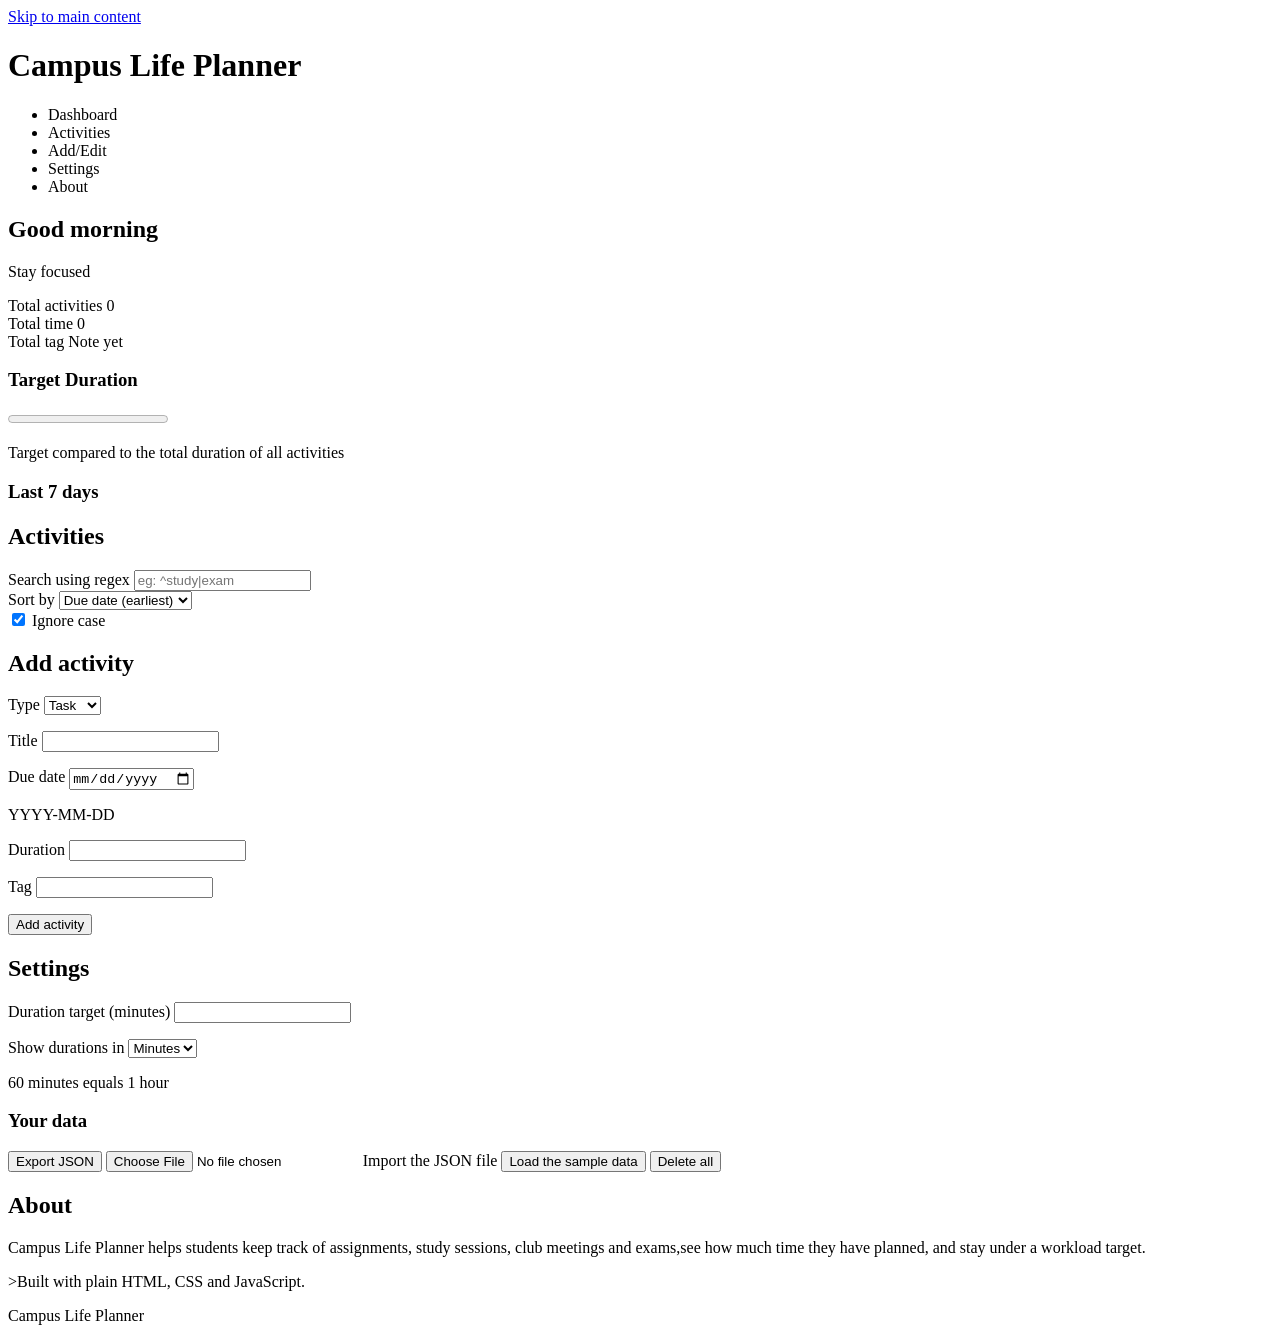
==== index.html @ 3d4785c1 "feat: add semantic HTML structure and navigation" ====
<!DOCTYPE html>
<html lang="en">    
    <head>
        <meta charset="utf-8">
        <meta name="viewport" content="width=device-width, initital-scale=1">

        <title> Campus Life Planer </title>
        <meta name="description" content="Plan tasks and events.">
    </head>

    <body>
        <a class="skip-link" href="#main">Skip to main content</a>
        
<!-- header -->
        <header class="site-header">
            <div class="container header-row">
                <div class="brand">
                    <h1>Campus Life Planner</h1>
                </div>
                <nav aria-label="Main">
                    <ul class="nav-list">
                        <li><a href="#dashboard" aria-current="page"></a>Dashboard</li>
                        <li><a href="#activities"></a>Activities</li>
                        <li> <a href="#add-edit"></a>Add/Edit</li>
                        <li><a href="#settings"></a>Settings</li>
                        <li><a href="#about"></a>About</li>
                    </ul>
                </nav>
            </div>
        </header>

<!-- main -->

        <main id="main" tabindex="-1" class="container">
            <p id="save-status" class="status-line" aria-live="polite"></p>

<!-- dashboard -->

            <section id="dashboard" aria-labelledby="dash-h">
                <h2 id="dash-h">Good morning</h2>
                <p class="dashboard-subtitle">Stay focused</p>

                <div class="stats">
                    <div class="stat">
                        <span class="stat-label">Total activities</span>
                        <span class="stat-value" id="stat-total">0</span>
                    </div>
                    <div class="stat">
                        <span class="stat-label">Total time</span>
                        <span class="stat-value" id="stat-total">0</span>
                    </div>
                    <div class="stat">
                        <span class="stat-label">Total tag</span>
                        <span class="stat-value" id="stat-total">Note yet</span>
                    </div>
                </div>

                <div class="panel target-panet">
                    <h3>Target Duration</h3>
                    <progress id="target-progress" value="0" max="1" aria-label="Planned time compared to the target"></progress>
                    <p id="target-status" aria-live="polite"></p>
                    <p id="target-alert" class="alert" role="alert"></p>
                    <p class="hint">Target compared to the total duration of all activities</p>
                </div>

                <div class="panel target">
                    <h3>Last 7 days </h3>
                    <ol id="trend" class="trend" aria-label="Planned time for each of the last 7 days"></ol>
                </div>
            </section>
            
            <div class="split">

<!-- activities -->

                <section id="activities" aria-labelledby="act-h">
                    <h2 id="act-h">Activities</h2>

                    <div class="toolbar">
                        <div class="field grow">
                            <label for="search">Search using regex</label>
                            <input type="text" id="search" autocomplete="off" spellcheck="false"
                                   placeholder="eg: ^study|exam" aria-describedby="regex error result-count">
                        </div>
                    </div>

                    <div class="field">
                        <label for="sort">Sort by</label>
                        <select id="sort">
                            <option value="due-asc">Due date (earliest)</option>
                            <option value="due-desc">Due date (latest)</option>
                            <option value="title-asc">Title (A to Z)</option>
                            <option value="title-desc">Title (Z to A)</option>
                            <option value="dur-asc">Duration (shortest)</option>
                            <option value="dur-desc">Duration (longest)</option>
                        </select>
                    </div>

                    <label class="check">
                        <input id="case-insensitive" type="checkbox" checked> Ignore case </label>
                    <p id="regex-error" class="error" role="alert"></p>
                    <p id="result-count" class="hint" role="status" aria-live="polite"></p>
                    <div id="empty-state" class="empty" hidden>
                        <p><strong>no activities yet.</strong> Add your first task or event</p>
                        <button type="button" id="load-sample-inline" class="btn"> Load smaple data</button>
                    </div>
                    <p id="no-matches" class="empty" hidden>No activities match</p>
                    <ul id="list" class="cards"></ul>
                </section>

<!-- Add and edit -->
                
                <section id="add" class="panel" aria-labelledby="form-heading">
                    <h2 id="form-heading"> Add activity </h2>
                        <form id="form-heading">
                            <div class="field">
                                <label for="f-type">Type</label>
                                <select id="f-type" aria-describedby="err-type" aria-invalid="false">
                                    <option value="task">Task</option>
                                    <option value="event">Event</option>
                                </select>
                                <p class="error" id="err-type"></p>
                            </div>

                            <div class="field">
                                <label for="f-title">Title</label>
                                <input id="f-title" type="text" autocomplete="off" aria-describedby="err-title" aria-invalid="false">
                                <p class="error" id="err-title"></p>
                            </div>

                            <div class="field">
                                <label for="f-date">Due date</label>
                                <input id="f-date" type="date" aria-describedby="err-date" aria-invalid="false">
                                <p class="hint" id="hint-date">YYYY-MM-DD</p>
                                <p class="error" id="err-date"></p>
                            </div>

                            <div class="field">
                                <label for="f-duration">Duration</label>
                                <input id="f-duration" type="text" inputmode="decimal" autocomplete="off" aria-describedby="err-duration" aria-invalid="false">
                                <p class="error" id="err-duration"></p>
                            </div>

                            <div class="field">
                                <label for="f-tag">Tag</label>
                                <input type="text" id="f-tag" list="tag-options" autocomplete="off" aria-describedby="err-tag" aria-invalid="false">
                                 
                                <datalist id="tag-options">
                                    <option value="Study"></option>
                                    <option value="Assignment"></option>
                                    <option value="Exam"></option>
                                    <option value="Club"></option>
                                    <option value="Personal"></option>
                                </datalist>
                                <p class="error" id="err-tag"></p>
                            </div>

                            <div class="form-actions">
                                <button type="submit" id="save-btn" class="btn btn-primary">Add activity</button>
                                <button type="button" id="cancel-edit" class="btn" hidden>Cancel</button>
                            </div>
                        </form>
                </section>
            </div>

<!-- settings -->
             
            <section id="settings" aria-labelledby="set-h">
                <h2 id="set-h">Settings</h2>

                <div class="panel settings-grid">
                    <div class="field">
                        <label for="target">Duration target (<span id="target-label-unit">minutes</span>)</label>
                        <input id="target" type="number" min="0" stepy="any" aria-describedby="target-error">
                        <p class="error" id="target-error"></p>
                    </div>
                    <div class="field">
                        <label for="unit">Show durations in</label>
                        <select id="unit">
                            <option value="min">Minutes</option>
                            <option value="hr">Hours</option>
                        </select>
                        <p class="hint">60 minutes equals 1 hour</p>
                    </div>
                </div>

                <div class="panel data-panel">
                    <h3>Your data</h3>

                    <div class="button-row">
                        <button type="button" id="export-btn" class="btn">Export JSON</button>
                        <input type="file" id="import-file" class="visually-hidden-file" accept="applications/json,.json">
                        <label for="import-file" class="btn file-btn">Import the JSON file</label>
                        <button type="button" id="load-sample" class="btn">Load the sample data</button>
                        <button type="button" id="clear-all" class="btn btn-danger">Delete all</button>
                    </div>
                    <p id="import-error" class="error" role="alert"></p>
                    <p id="import-ok" class="ok" role="status"></p>
                </div>
            </section>

<!-- about -->

            <section id="about" aria-labelledby="about-h">
                <h2 id="about-h">About</h2>
                <div class="panel">
                    <p>Campus Life Planner helps students keep track of assignments, study sessions, club meetings
                and exams,see how much time they have planned, and stay under a workload target.
                    </p>
                    <p>>Built with plain HTML, CSS and JavaScript.</p>
                </div>
            </section>
        </main>

<!-- footer -->
    
        <footer class="site-footer">
            <div class="containter"><p>Campus Life Planner</p></div>
        </footer>
    </body>

</html>
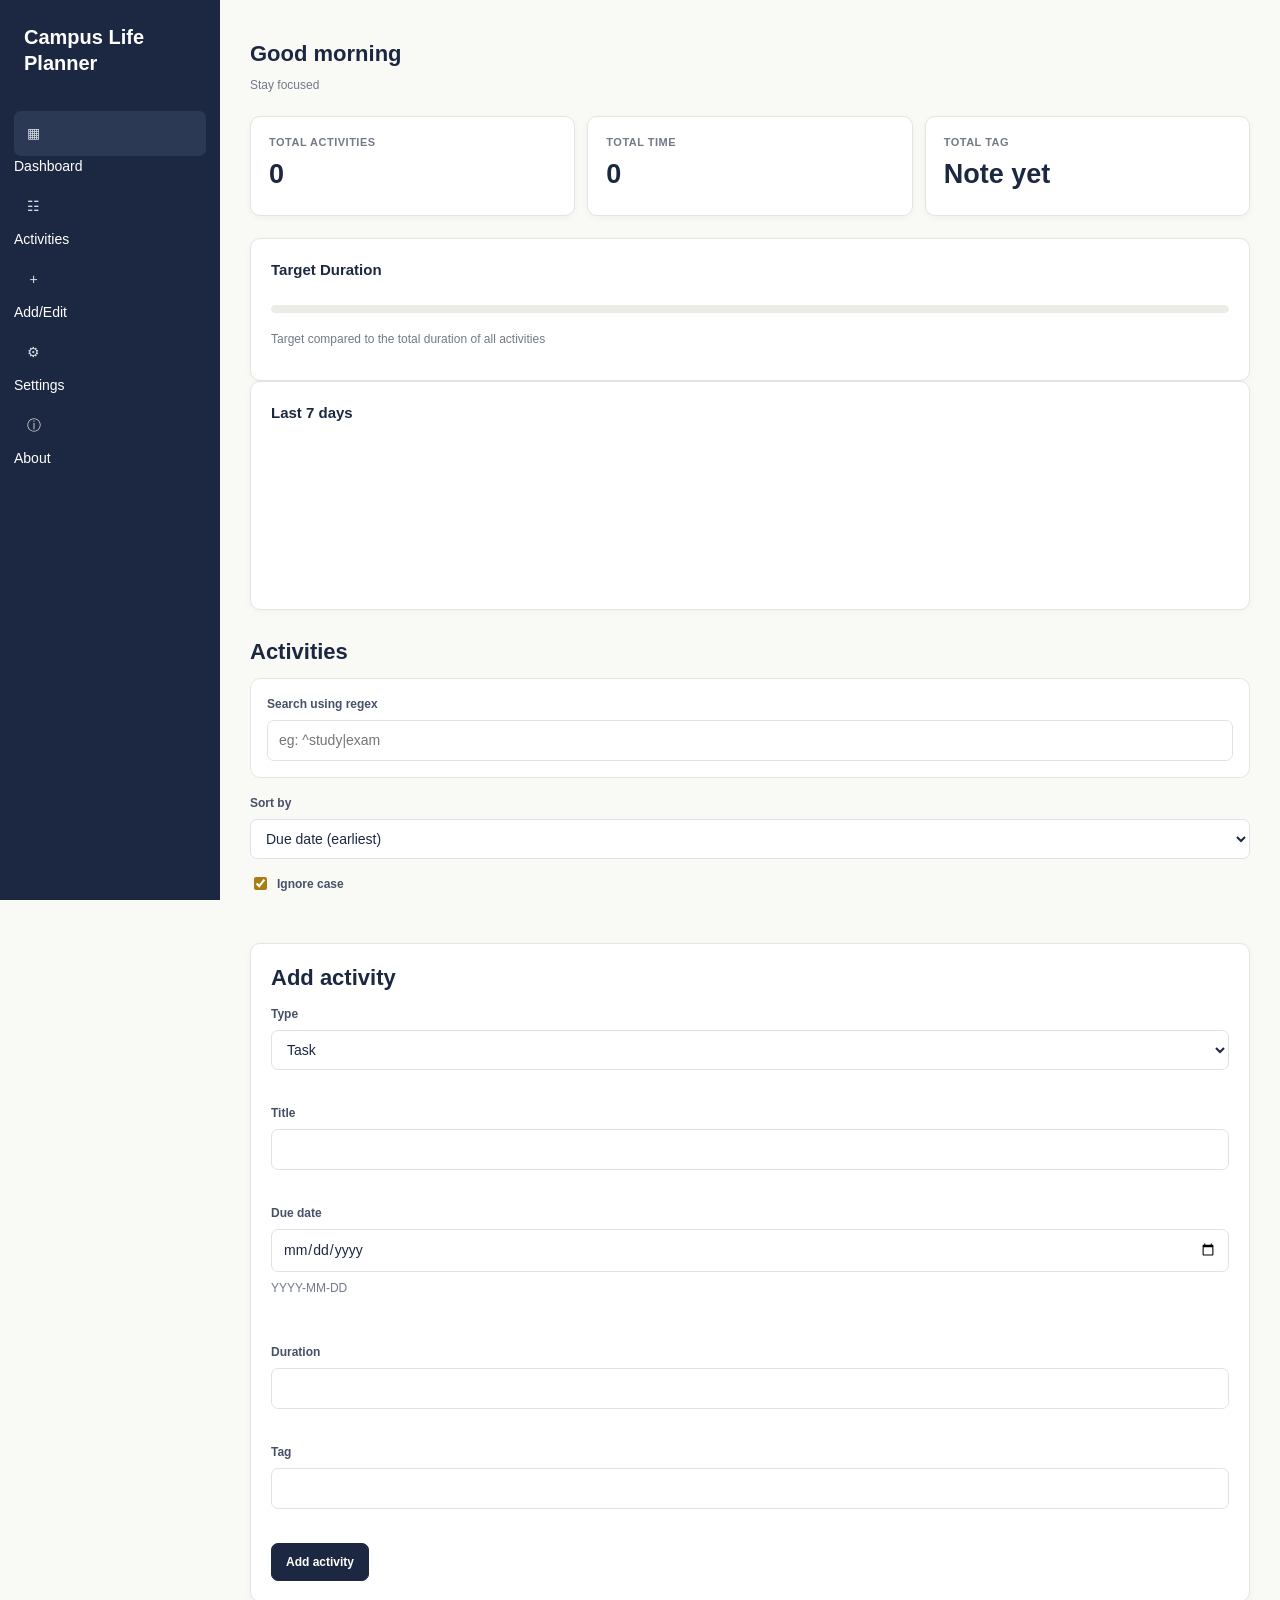
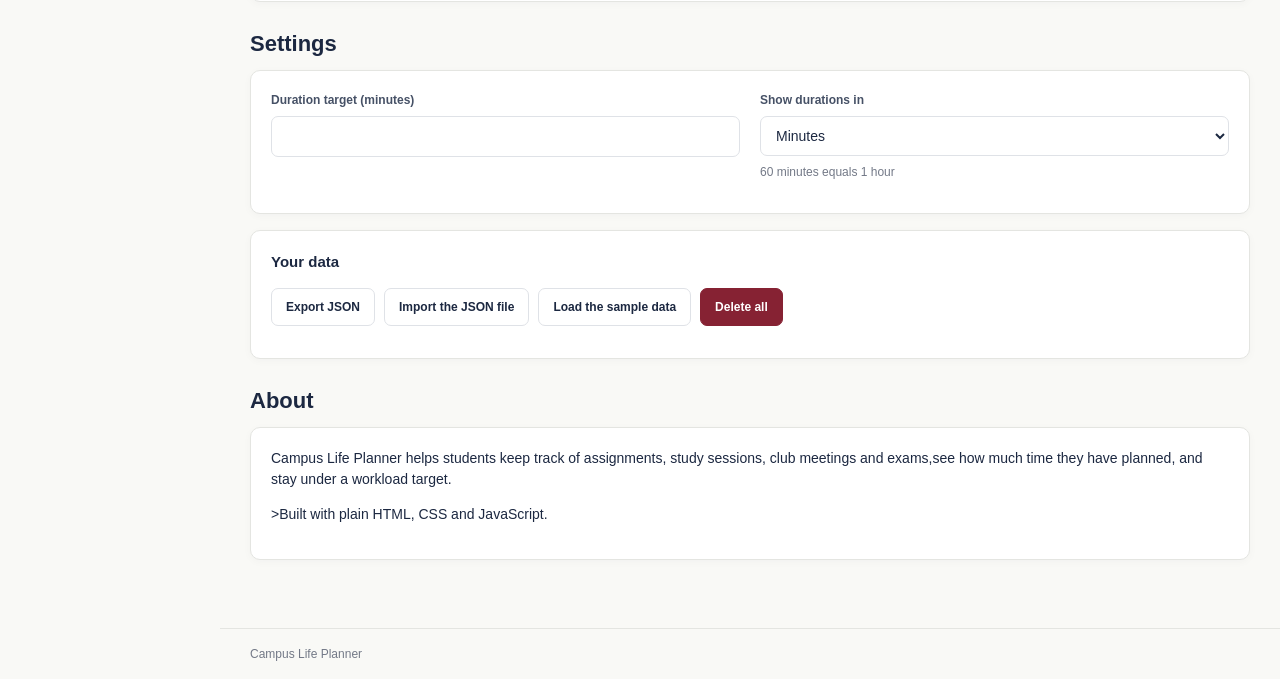
==== commit 7f241404: "feat: implement mobile-first responsive styling" ====
--- a/index.html
+++ b/index.html
@@ -6,11 +6,14 @@
 
         <title> Campus Life Planer </title>
         <meta name="description" content="Plan tasks and events.">
+
+        <link rel="stylesheet" href="styles/main.css">
+        <link rel="stylesheet" href="styles/responsive.css">
     </head>
 
     <body>
         <a class="skip-link" href="#main">Skip to main content</a>
-        
+
 <!-- header -->
         <header class="site-header">
             <div class="container header-row">
--- a/styles/main.css
+++ b/styles/main.css
@@ -0,0 +1,583 @@
+/*  I used the ALU Excellence palette */
+:root {
+    --navy: #1C2841;
+    --navy-light: #2b3955;
+    --gold: #A97D13;
+    --background: #F9F9F6;
+    --white: #ffffff;
+    --text: #1C2841;
+    --muted: #737987;
+    --border: #e4e5e1;
+    --crimson: #862233;
+    --green: #39866a;
+    --radius: 10px;
+  }
+  
+  * {
+    box-sizing: border-box;
+  }
+  
+  html {
+    scroll-behavior: smooth;
+  }
+  
+  body {
+    margin: 0;
+    background: var(--background);
+    color: var(--text);
+    font-family: Inter, "Segoe UI", Arial, sans-serif;
+    font-size: 14px;
+    line-height: 1.5;
+  }
+  
+  a {
+    color: var(--gold);
+    text-decoration: none;
+  }
+  
+  a:hover {
+    text-decoration: underline;
+  }
+  
+  button,
+  input,
+  select {
+    font: inherit;
+  }
+  
+  button {
+    cursor: pointer;
+  }
+
+  .container {
+    width: 100%;
+    max-width: none;
+  }
+
+/* Left sidebar */
+ 
+  .site-header {
+    position: fixed;
+    inset: 0 auto 0 0;
+    z-index: 10;
+    width: 220px;
+    padding: 24px 14px;
+    background: var(--navy);
+    color: var(--white);
+    overflow-y: auto;
+  }
+  
+  .header-row {
+    display: flex;
+    flex-direction: column;
+    align-items: stretch;
+    gap: 35px;
+  }
+  
+  .brand h1 {
+    margin: 0 0 0 10px;
+    font-size: 20px;
+    font-weight: 700;
+    line-height: 1.3;
+  }
+  
+  .nav-list {
+    display: flex;
+    flex-direction: column;
+    gap: 7px;
+    padding: 0;
+    margin: 0;
+    list-style: none;
+  }
+  
+  .nav-list a {
+    display: flex;
+    align-items: center;
+    gap: 12px;
+    padding: 12px;
+    border-radius: 7px;
+    color: #d8dce5;
+    font-size: 14px;
+    transition: background 0.2s, color 0.2s;
+  }
+  
+  .nav-list a::before {
+    display: inline-block;
+    width: 15px;
+    color: #d8dce5;
+    text-align: center;
+  }
+  
+  .nav-list li:nth-child(1) a::before { content: "▦"; }
+  .nav-list li:nth-child(2) a::before { content: "☷"; }
+  .nav-list li:nth-child(3) a::before { content: "+"; }
+  .nav-list li:nth-child(4) a::before { content: "⚙"; }
+  .nav-list li:nth-child(5) a::before { content: "ⓘ"; }
+  
+  .nav-list a:hover,
+  .nav-list a[aria-current="page"] {
+    background: var(--navy-light);
+    color: var(--white);
+    text-decoration: none;
+  }
+
+  /* ---------- Main content ---------- */
+  main.container {
+    width: auto;
+    margin-left: 220px;
+    padding: 28px 30px 40px;
+  }
+  
+  section {
+    margin-bottom: 28px;
+    scroll-margin-top: 20px;
+  }
+  
+  h2 {
+    margin: 0 0 12px;
+    font-size: 22px;
+    font-weight: 750;
+    line-height: 1.3;
+  }
+  
+  h3 {
+    margin: 0 0 14px;
+    font-size: 15px;
+  }
+  
+  p {
+    margin-top: 0;
+  }
+  
+  .dashboard-subtitle {
+    margin: -5px 0 22px;
+    color: var(--muted);
+    font-size: 12px;
+  }
+  
+  .status-line {
+    color: var(--green);
+    font-size: 12px;
+  }
+  
+  .hint {
+    color: var(--muted);
+    font-size: 12px;
+  }
+  
+  /* The summary cards */
+  .stats {
+    display: grid;
+    grid-template-columns: repeat(3, minmax(0, 1fr));
+    gap: 12px;
+    margin-bottom: 22px;
+  }
+
+  .stat {
+    display: flex;
+    flex-direction: column;
+    gap: 8px;
+    min-height: 100px;
+    padding: 17px 18px;
+    background: var(--white);
+    border: 1px solid var(--border);
+    border-radius: var(--radius);
+    box-shadow: 0 2px 7px rgb(28 40 65 / 4%);
+  }
+  
+  .stat-label {
+    color: var(--muted);
+    font-size: 11px;
+    font-weight: 650;
+    text-transform: uppercase;
+    letter-spacing: 0.5px;
+  }
+  
+  .stat-value {
+    color: var(--navy);
+    font-size: 27px;
+    line-height: 1.2;
+    font-weight: 750;
+    overflow-wrap: anywhere;
+  }
+  
+/* The panels and trend chart */
+  .panel {
+    padding: 20px;
+    background: var(--white);
+    border: 1px solid var(--border);
+    border-radius: var(--radius);
+    box-shadow: 0 2px 8px rgb(28 40 65 / 3%);
+  }
+  
+  .target-panel,
+  .trend-panel {
+    margin-bottom: 16px;
+  }
+  
+  .target-panel h3,
+  .trend-panel h3 {
+    font-size: 14px;
+  }
+  
+  progress {
+    width: 100%;
+    height: 8px;
+    overflow: hidden;
+    border: 0;
+    border-radius: 20px;
+    accent-color: var(--gold);
+  }
+  
+  progress::-webkit-progress-bar {
+    background: #ecece7;
+    border-radius: 20px;
+  }
+  
+  progress::-webkit-progress-value {
+    background: var(--gold);
+    border-radius: 20px;
+  }
+  
+  progress::-moz-progress-bar {
+    background: var(--gold);
+    border-radius: 20px;
+  }
+  
+  .alert {
+    color: var(--crimson);
+    font-size: 12px;
+  }
+  
+  .trend {
+    display: grid;
+    grid-template-columns: repeat(7, minmax(0, 1fr));
+    align-items: end;
+    gap: 12px;
+    min-height: 150px;
+    padding: 0;
+    margin: 0;
+    list-style: none;
+  }
+
+  .trend li {
+    display: flex;
+    flex-direction: column;
+    align-items: center;
+    justify-content: end;
+    gap: 7px;
+    min-width: 0;
+    min-height: 130px;
+  }
+  
+  .trend-value,
+  .trend-label {
+    color: var(--muted);
+    font-size: 10px;
+    text-align: center;
+  }
+  
+  .bar-wrap {
+    display: flex;
+    align-items: end;
+    justify-content: center;
+    width: 100%;
+    height: 75px;
+    background: #f0f0eb;
+    border-radius: 5px 5px 0 0;
+    overflow: hidden;
+  }
+  
+  .bar {
+    width: min(28px, 70%);
+    min-height: 0;
+    background: var(--gold);
+    border-radius: 5px 5px 0 0;
+  }
+  
+  .visually-hidden {
+    position: absolute;
+    width: 1px;
+    height: 1px;
+    padding: 0;
+    margin: -1px;
+    overflow: hidden;
+    clip: rect(0, 0, 0, 0);
+    white-space: nowrap;
+    border: 0;
+  }
+
+  * The activities and form layout */
+  .split {
+    display: grid;
+    grid-template-columns: minmax(0, 1.5fr) minmax(280px, 0.8fr);
+    align-items: start;
+    gap: 22px;
+  }
+  
+  .toolbar {
+    display: flex;
+    flex-wrap: wrap;
+    align-items: end;
+    gap: 13px;
+    margin-bottom: 16px;
+    padding: 16px;
+    background: var(--white);
+    border: 1px solid var(--border);
+    border-radius: var(--radius);
+  }
+  
+  .field {
+    display: flex;
+    flex-direction: column;
+    gap: 7px;
+    min-width: 0;
+    margin-bottom: 15px;
+  }
+  
+  .toolbar .field {
+    margin-bottom: 0;
+  }
+  
+  .field.grow {
+    flex: 1;
+  }
+  
+  label {
+    color: #465166;
+    font-size: 12px;
+    font-weight: 650;
+  }
+  
+  input,
+  select {
+    width: 100%;
+    min-height: 40px;
+    padding: 9px 11px;
+    color: var(--text);
+    background: var(--white);
+    border: 1px solid #dfe2e7;
+    border-radius: 7px;
+    outline: none;
+  }
+  
+  input:focus,
+  select:focus {
+    border-color: var(--gold);
+    box-shadow: 0 0 0 3px rgb(169 125 19 / 13%);
+  }
+  
+  input[type="checkbox"] {
+    width: auto;
+    min-height: auto;
+    accent-color: var(--gold);
+  }
+  
+  .check {
+    display: flex;
+    align-items: center;
+    gap: 7px;
+    padding-bottom: 10px;
+  }
+  
+  .cards {
+    display: flex;
+    flex-direction: column;
+    gap: 11px;
+    padding: 0;
+    margin: 0;
+    list-style: none;
+  }
+  
+  .card {
+    padding: 16px;
+    background: var(--white);
+    border: 1px solid var(--border);
+    border-radius: var(--radius);
+    box-shadow: 0 2px 7px rgb(28 40 65 / 3%);
+  }
+  
+  .card-top {
+    display: flex;
+    align-items: center;
+    justify-content: space-between;
+    gap: 10px;
+    margin-bottom: 9px;
+  }
+  
+  .badge,
+  .tag {
+    display: inline-flex;
+    align-items: center;
+    width: fit-content;
+    padding: 3px 8px;
+    border-radius: 20px;
+    font-size: 11px;
+    font-weight: 650;
+  }
+  
+  .badge-task {
+    color: var(--navy);
+    background: #e9edf4;
+  }
+  
+  .badge-event {
+    color: var(--crimson);
+    background: #f6e9ec;
+  }
+  
+  .tag {
+    color: var(--gold);
+    background: #f6f0df;
+  }
+
+  .card h3 {
+    margin-bottom: 7px;
+    font-size: 15px;
+    overflow-wrap: anywhere;
+  }
+  
+  .meta {
+    margin-bottom: 12px;
+    color: var(--muted);
+    font-size: 12px;
+  }
+  
+  .actions {
+    display: flex;
+    flex-wrap: wrap;
+    gap: 8px;
+  }
+  
+  .empty {
+    padding: 22px;
+    background: var(--white);
+    border: 1px dashed #d9dce2;
+    border-radius: var(--radius);
+    color: var(--muted);
+    text-align: center;
+  }
+  
+  .btn {
+    display: inline-flex;
+    align-items: center;
+    justify-content: center;
+    gap: 7px;
+    min-height: 38px;
+    padding: 9px 14px;
+    color: var(--navy);
+    background: var(--white);
+    border: 1px solid #dfe2e7;
+    border-radius: 7px;
+    font-size: 12px;
+    font-weight: 650;
+    transition: transform 0.15s, background 0.15s;
+  }
+  
+  .btn:hover {
+    background: #f1f1ed;
+  }
+  
+  .btn:active {
+    transform: scale(0.98);
+  }
+  
+  .btn-primary {
+    color: var(--white);
+    background: var(--navy);
+    border-color: var(--navy);
+  }
+  
+  .btn-primary:hover {
+    background: var(--navy-light);
+  }
+  
+  .btn-danger {
+    color: var(--white);
+    background: var(--crimson);
+    border-color: var(--crimson);
+  }
+  
+  .btn-danger:hover {
+    background: #6f1b2a;
+  }
+  
+  .btn-small {
+    min-height: 30px;
+    padding: 6px 10px;
+  }
+  
+  .form-actions,
+  .button-row {
+    display: flex;
+    flex-wrap: wrap;
+    gap: 9px;
+  }
+  
+  .error {
+    color: var(--crimson);
+    font-size: 12px;
+  }
+  
+  .ok {
+    color: var(--green);
+    font-size: 12px;
+  }
+  
+/* The settings and footer */
+  .settings-grid {
+    display: grid;
+    grid-template-columns: repeat(2, minmax(0, 1fr));
+    gap: 20px;
+    margin-bottom: 16px;
+  }
+  
+  .settings-grid .field {
+    margin-bottom: 0;
+  }
+  
+  .visually-hidden-file {
+    position: absolute;
+    width: 1px;
+    height: 1px;
+    padding: 0;
+    margin: -1px;
+    overflow: hidden;
+    clip: rect(0, 0, 0, 0);
+    white-space: nowrap;
+    border: 0;
+  }
+  
+  .file-btn {
+    cursor: pointer;
+  }
+  
+  .site-footer {
+    margin-left: 220px;
+    padding: 16px 30px;
+    color: var(--muted);
+    border-top: 1px solid var(--border);
+    font-size: 12px;
+  }
+  
+  .site-footer p {
+    margin: 0;
+  }
+  
+  .skip-link {
+    position: absolute;
+    top: -100px;
+    left: 10px;
+    z-index: 20;
+    padding: 10px;
+    color: var(--navy);
+    background: var(--white);
+  }
+  
+  .skip-link:focus {
+    top: 10px;
+  }
+  
+  [hidden] {
+    display: none !important;
+  }
--- a/styles/responsive.css
+++ b/styles/responsive.css
@@ -0,0 +1,107 @@
+/* The tablet responsiveness */
+
+@media(max-width:950px){
+    .site-header{
+        width:180px;
+    }
+
+    main.container{
+        margin-left:180px;
+        padding:24px 20px
+    }
+    .site-footer{
+        margin-left: 180px;
+        padding-inline: 20px;
+    }
+
+    .split{
+        grid-template-columns: 1fr;
+    }
+
+    .stats{
+        gap: 10px;
+    }
+
+    .stat{
+        padding:15px;
+    }
+}
+
+/* The mobile responsiveness */
+
+@media(max-width:620px){
+    .site-header{
+        position: relative;
+        width: 100%;
+        padding: 13px 16px;
+        overflow: visible;
+    }
+
+    .header-row{
+        gap: 14px;
+    }
+
+    .brand h1{
+        margin-left: 0;
+        font-size: 17px;
+    }
+
+    .nav-list{
+        flex-direction: row;
+        flex-wrap:wrap;
+        gap: 5px;
+    }
+
+    .nav-list a{
+        padding: 8px 9px;
+        font-size: 11px;
+    }
+
+    main.container{
+        margin-left: 0;
+        padding: 22px 15px 32px;
+    }
+
+    .site-footer{
+        margin-left: 0;
+        padding: 16px 15px;
+    }
+
+    h2{
+        font-size: 21px;
+    }
+
+    .stats{
+        grid-template-columns: 1fr;
+    }
+
+    .stat{
+        min-height: auto;
+    }
+
+    .toolbar{
+        align-items: stretch;
+        flex-direction: column;
+    }
+
+    .check{
+        padding-bottom: 0;
+    }
+    .settings-grid{
+        grid-template-columns: 1fr;
+        gap: 0;
+    }
+
+    .settings-grid .field + .field{
+        margin-top: 15px;
+    }
+
+    .trend{
+        grid-template-columns: repeat(4, minmax(0,1fr));
+        gap: 8px;
+    }
+
+    .trend li{
+        min-height:110px;
+    }
+}
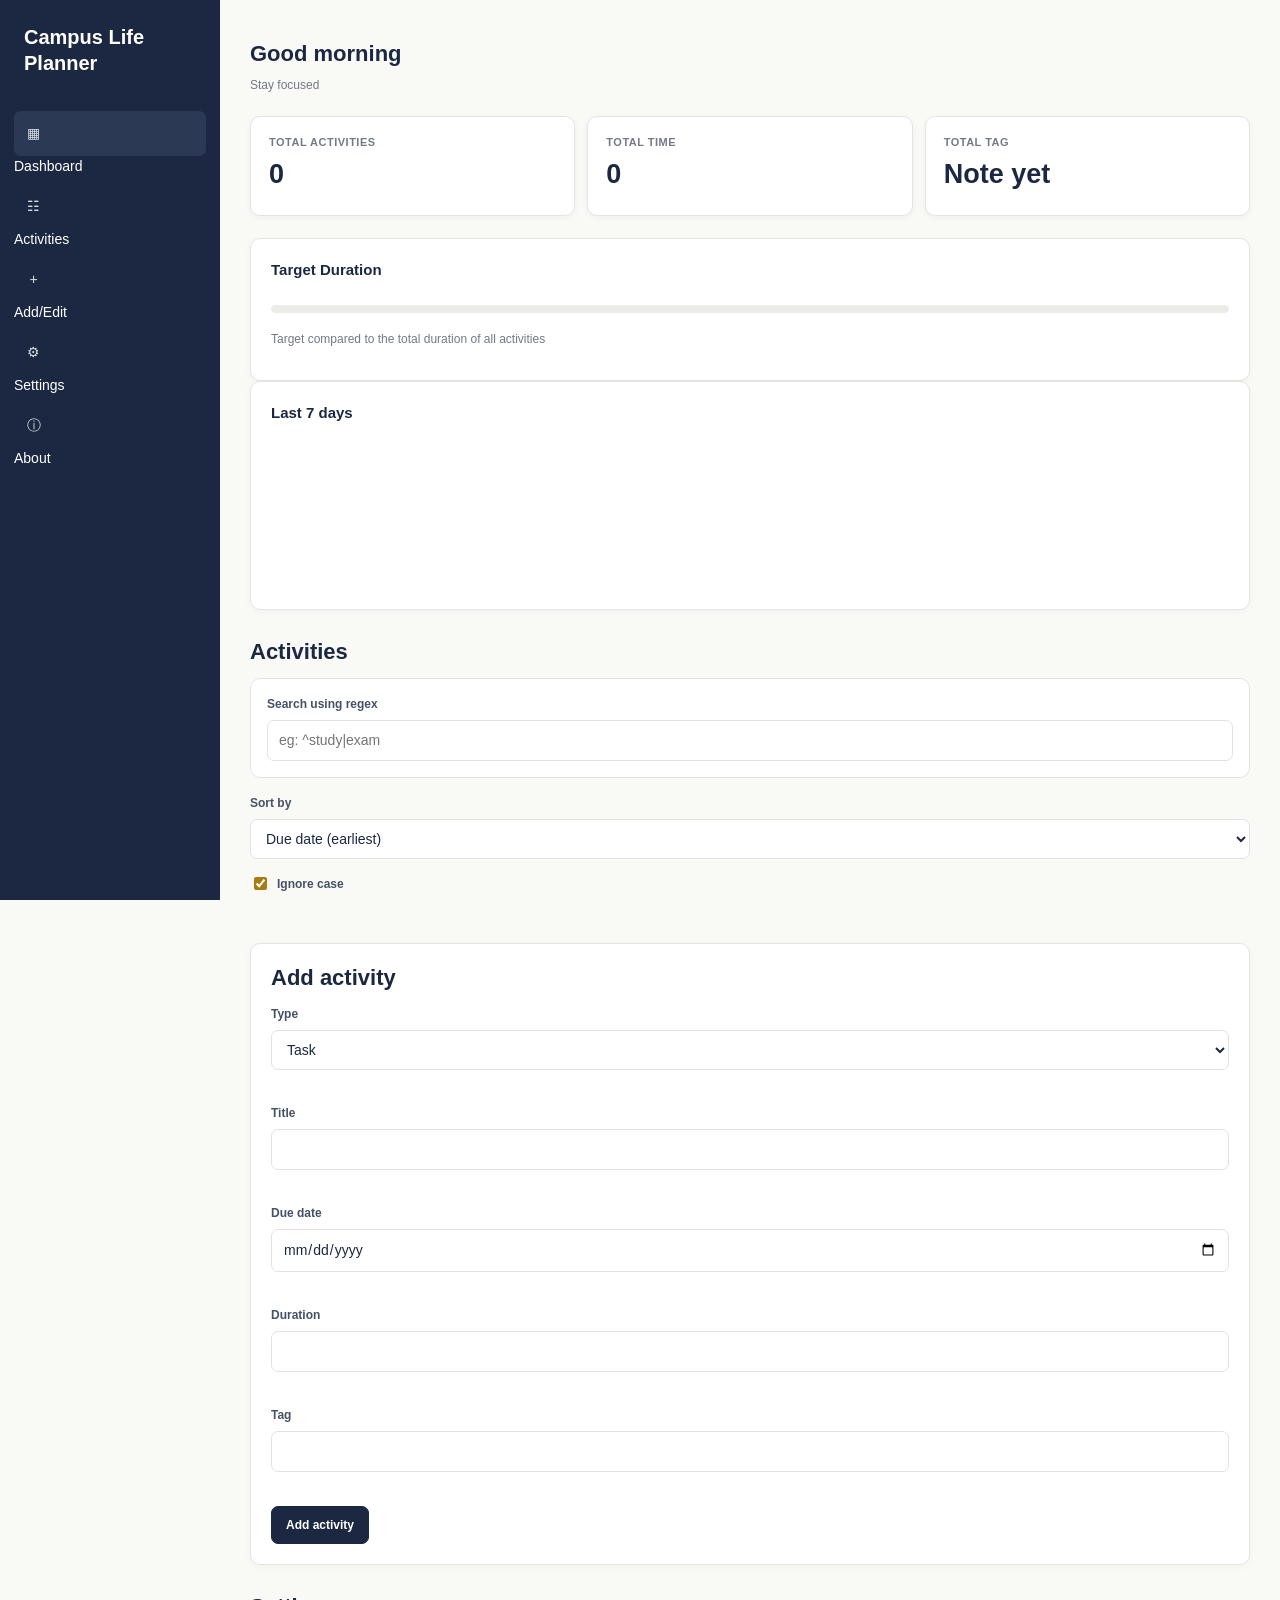
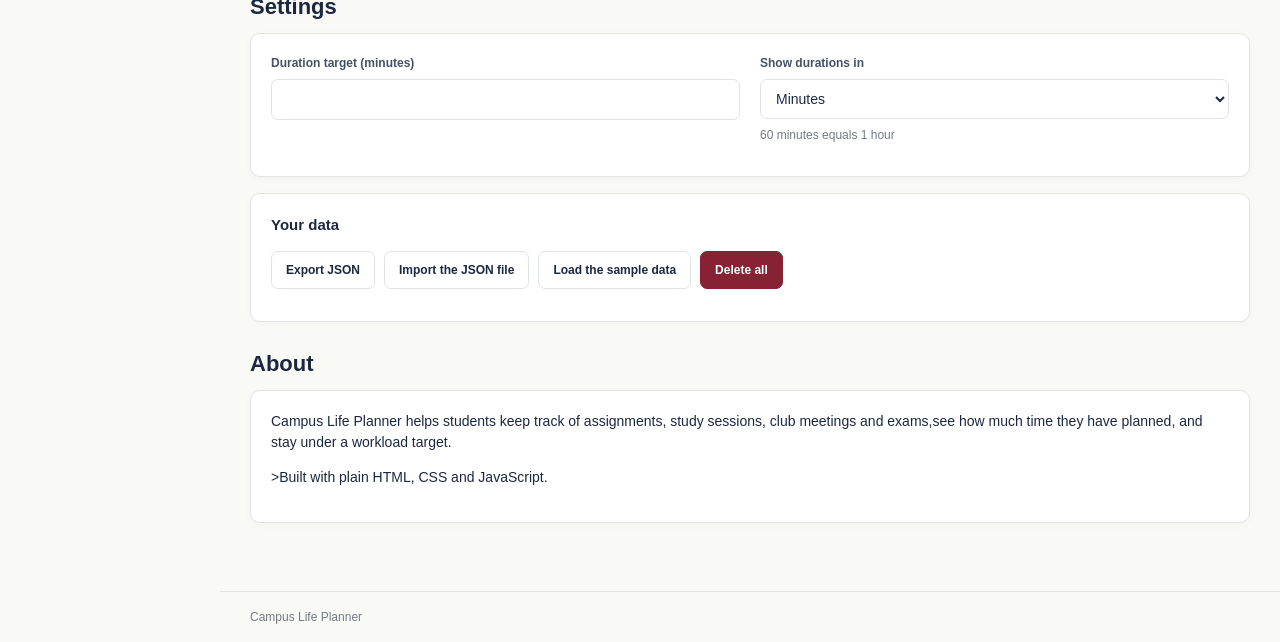
==== commit 75268ce6: "feat: implement activity form and regex validation" ====
--- a/index.html
+++ b/index.html
@@ -35,7 +35,7 @@
 <!-- main -->
 
         <main id="main" tabindex="-1" class="container">
-            <p id="save-status" class="status-line" aria-live="polite"></p>
+            <p id="save-status" class="status-line" role="status" aria-live="polite"></p>
 
 <!-- dashboard -->
 
@@ -133,8 +133,7 @@
 
                             <div class="field">
                                 <label for="f-date">Due date</label>
-                                <input id="f-date" type="date" aria-describedby="err-date" aria-invalid="false">
-                                <p class="hint" id="hint-date">YYYY-MM-DD</p>
+                                <input id="f-date" type="date" aria-describedby="hint-date err.date" aria-invalid="false">
                                 <p class="error" id="err-date"></p>
                             </div>
 
@@ -220,6 +219,8 @@
         <footer class="site-footer">
             <div class="containter"><p>Campus Life Planner</p></div>
         </footer>
+
+        <script type="module" src="scripts/main.js"></script>
     </body>
 
 </html>
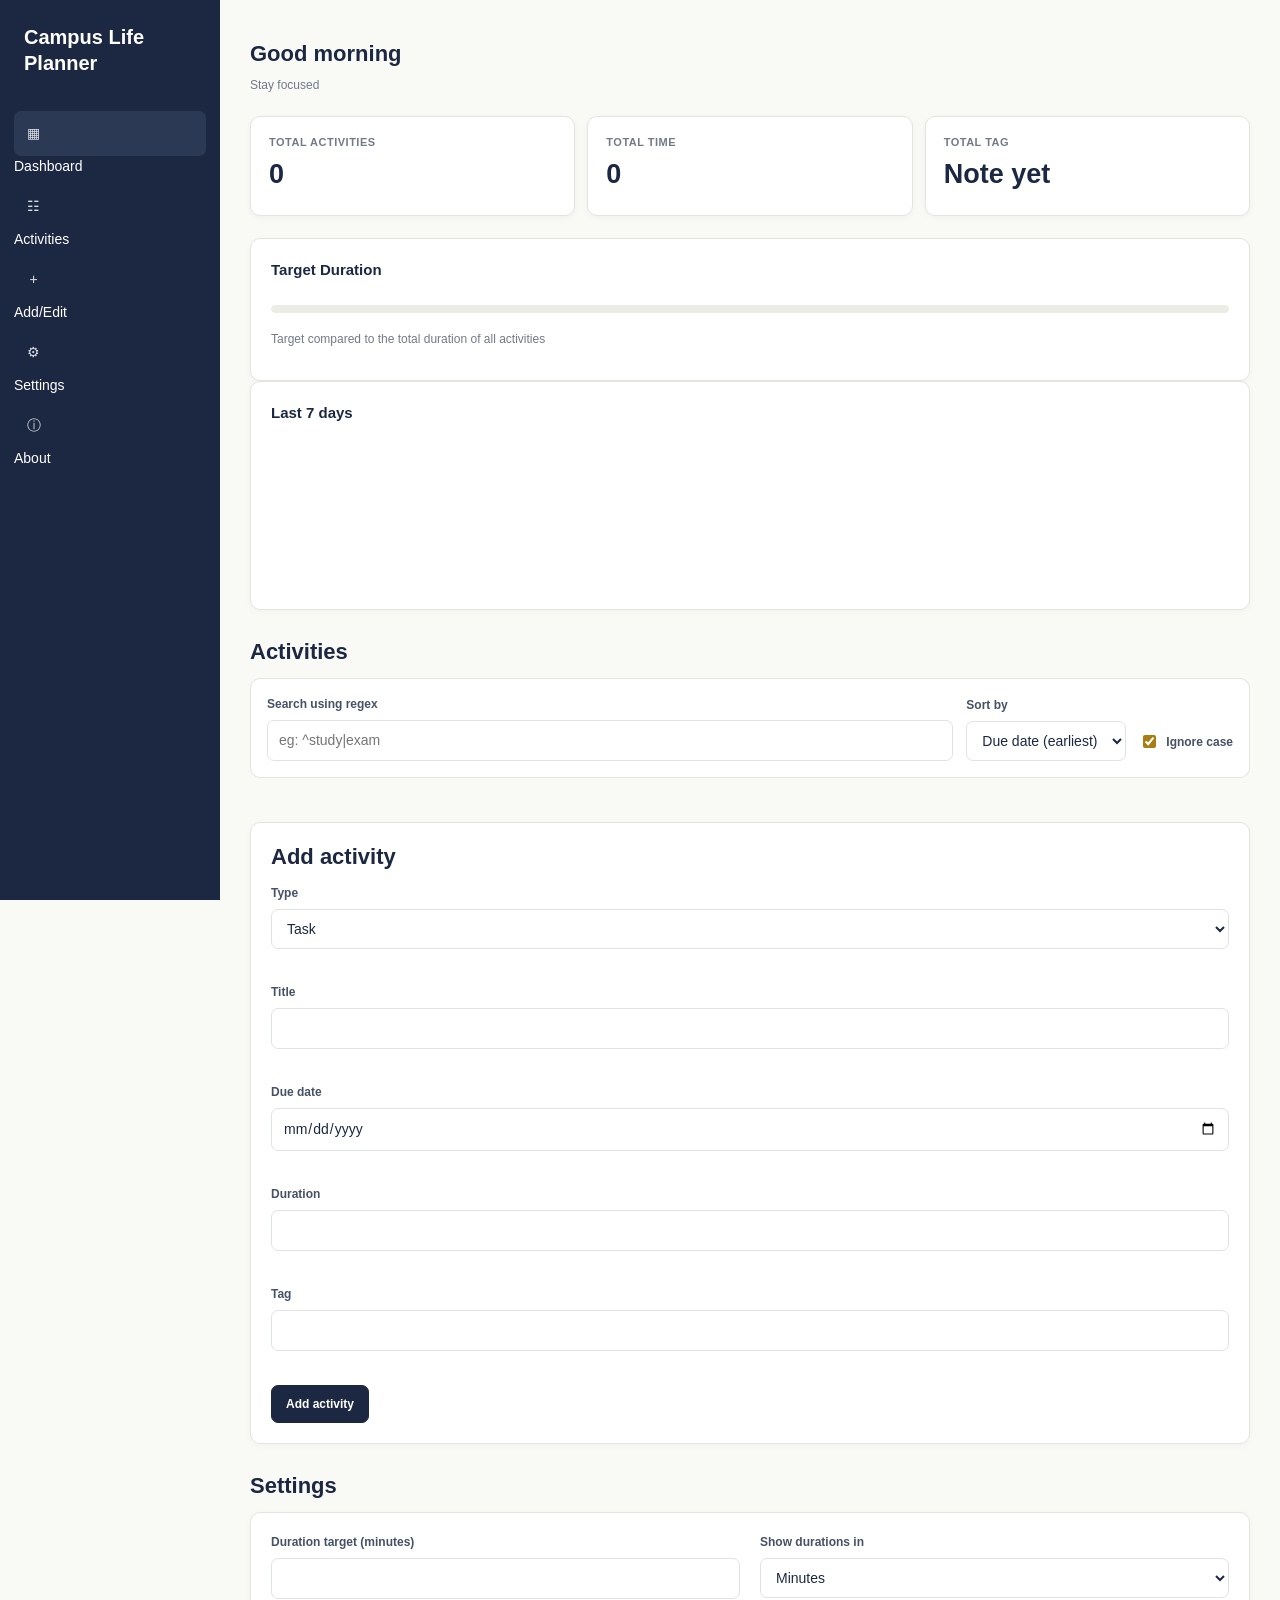
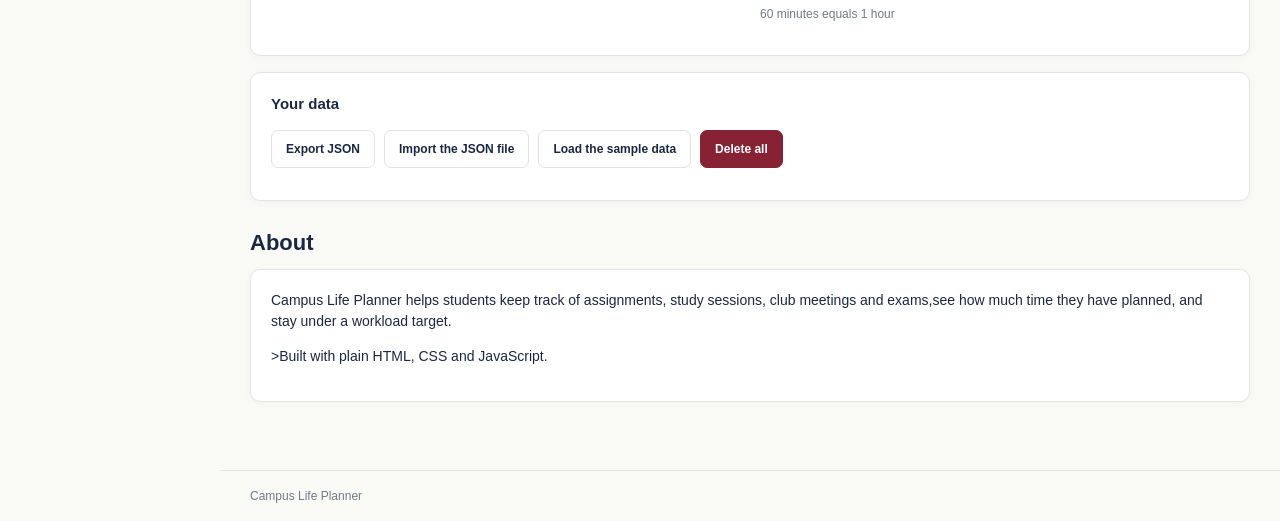
==== commit 5bbf852e: "feat: implement sorting and live regex search" ====
--- a/index.html
+++ b/index.html
@@ -85,22 +85,22 @@
                             <input type="text" id="search" autocomplete="off" spellcheck="false"
                                    placeholder="eg: ^study|exam" aria-describedby="regex error result-count">
                         </div>
-                    </div>
-
-                    <div class="field">
-                        <label for="sort">Sort by</label>
-                        <select id="sort">
-                            <option value="due-asc">Due date (earliest)</option>
-                            <option value="due-desc">Due date (latest)</option>
-                            <option value="title-asc">Title (A to Z)</option>
-                            <option value="title-desc">Title (Z to A)</option>
-                            <option value="dur-asc">Duration (shortest)</option>
-                            <option value="dur-desc">Duration (longest)</option>
-                        </select>
-                    </div>
-
-                    <label class="check">
-                        <input id="case-insensitive" type="checkbox" checked> Ignore case </label>
+
+                        <div class="field">
+                            <label for="sort">Sort by</label>
+                            <select id="sort">
+                                <option value="due-asc">Due date (earliest)</option>
+                                <option value="due-desc">Due date (latest)</option>
+                                <option value="title-asc">Title (A to Z)</option>
+                                <option value="title-desc">Title (Z to A)</option>
+                                <option value="dur-asc">Duration (shortest)</option>
+                                <option value="dur-desc">Duration (longest)</option>
+                            </select>
+                        </div>
+                        <label class="check"> <input id="case-insensitive" type="checkbox" checked> Ignore case </label>
+                    </div>
+
+                   
                     <p id="regex-error" class="error" role="alert"></p>
                     <p id="result-count" class="hint" role="status" aria-live="polite"></p>
                     <div id="empty-state" class="empty" hidden>
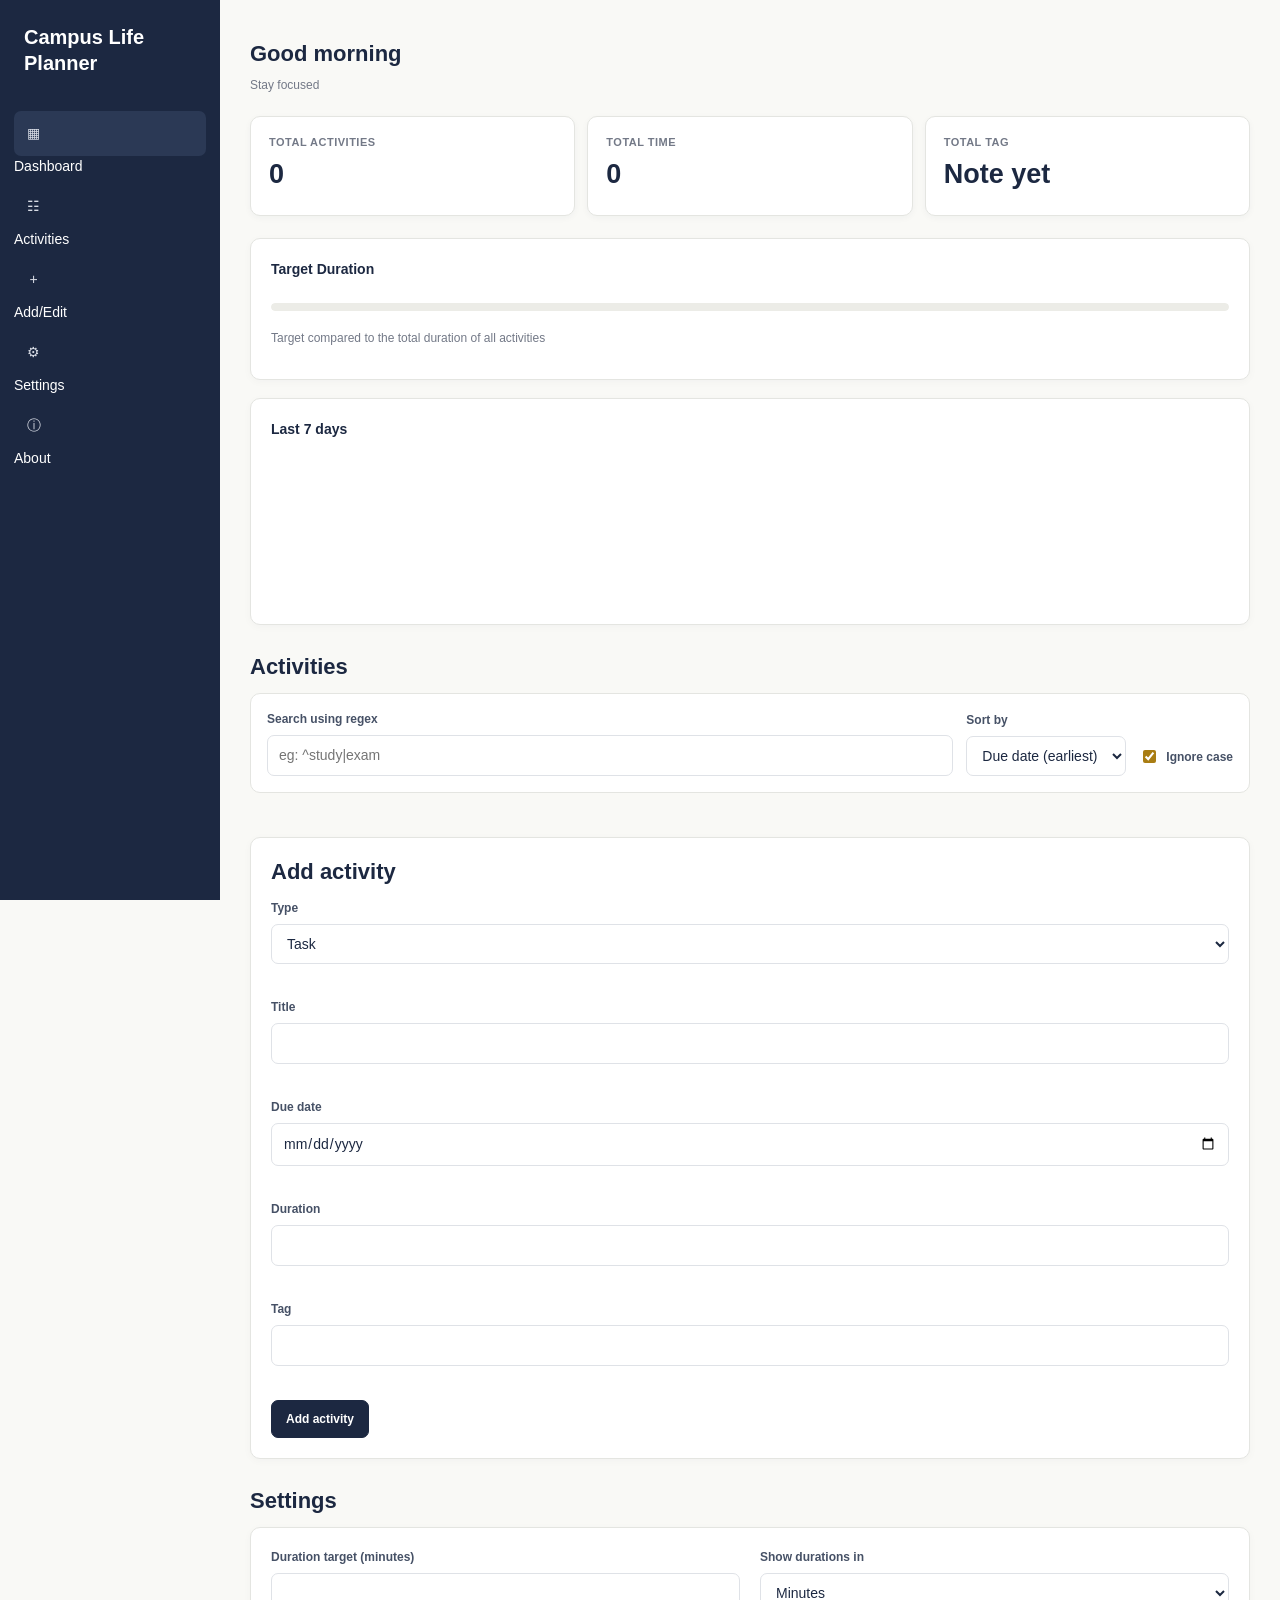
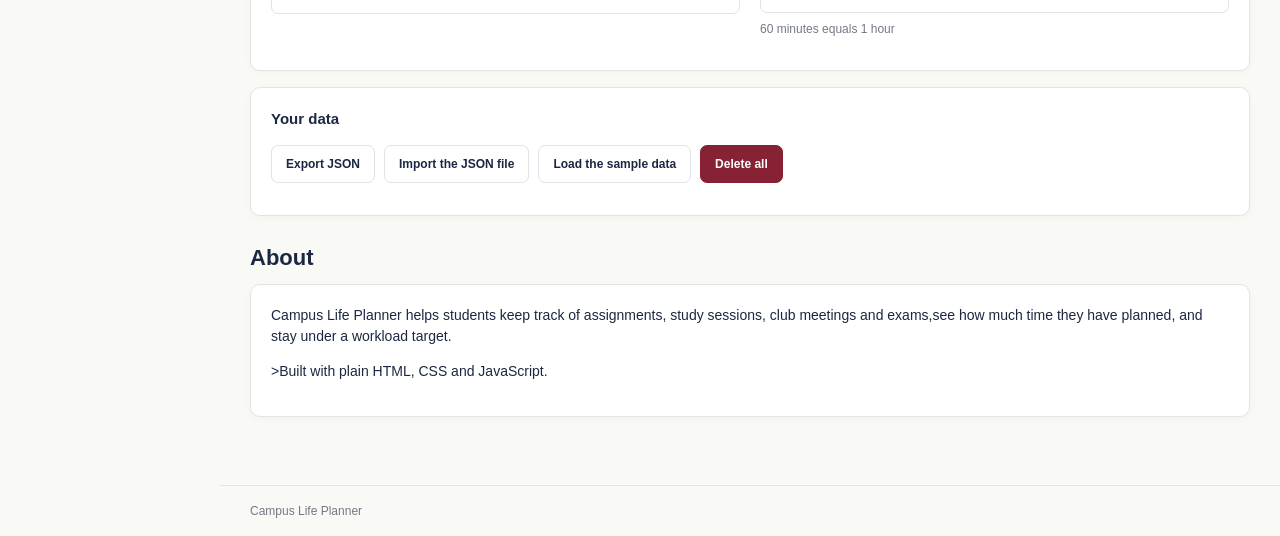
==== commit af5432b3: "feat: implement dashboard statistics and duration targets" ====
--- a/index.html
+++ b/index.html
@@ -106,6 +106,10 @@
                     <div id="empty-state" class="empty" hidden>
                         <p><strong>no activities yet.</strong> Add your first task or event</p>
                         <button type="button" id="load-sample-inline" class="btn"> Load smaple data</button>
+                        <span>View all</span>
+                        <div class="panel">
+                            <ol id="trend" class="trend" aria-label="Upcoming activities"></ol>
+                        </div>
                     </div>
                     <p id="no-matches" class="empty" hidden>No activities match</p>
                     <ul id="list" class="cards"></ul>
--- a/styles/main.css
+++ b/styles/main.css
@@ -154,6 +154,14 @@
     color: var(--muted);
     font-size: 12px;
   }
+
+  #dashboard .panel{
+    margin-bottom: 18px;
+  }
+
+  #dashboard .panel h3{
+    font-size: 14px;
+  }
   
   .status-line {
     color: var(--green);
@@ -258,6 +266,7 @@
     padding: 0;
     margin: 0;
     list-style: none;
+    flex-wrap: wrap;
   }
 
   .trend li {
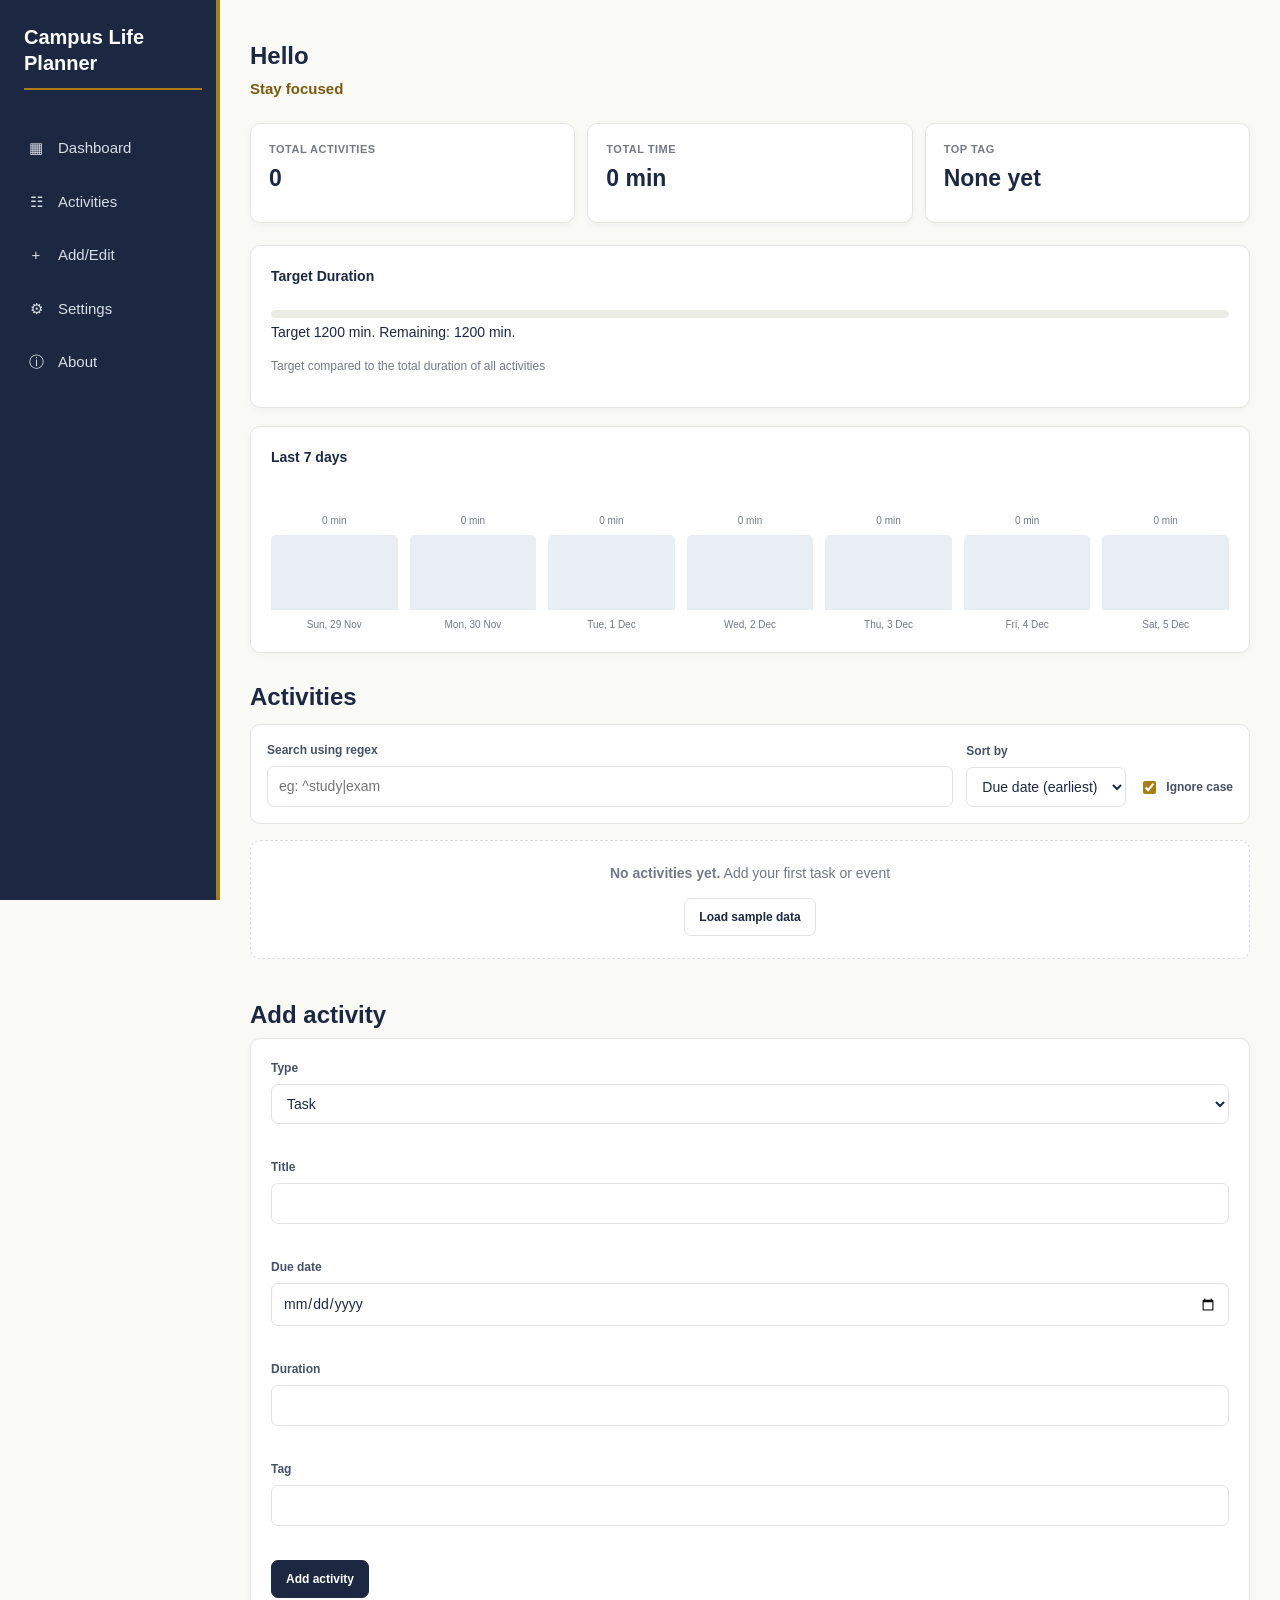
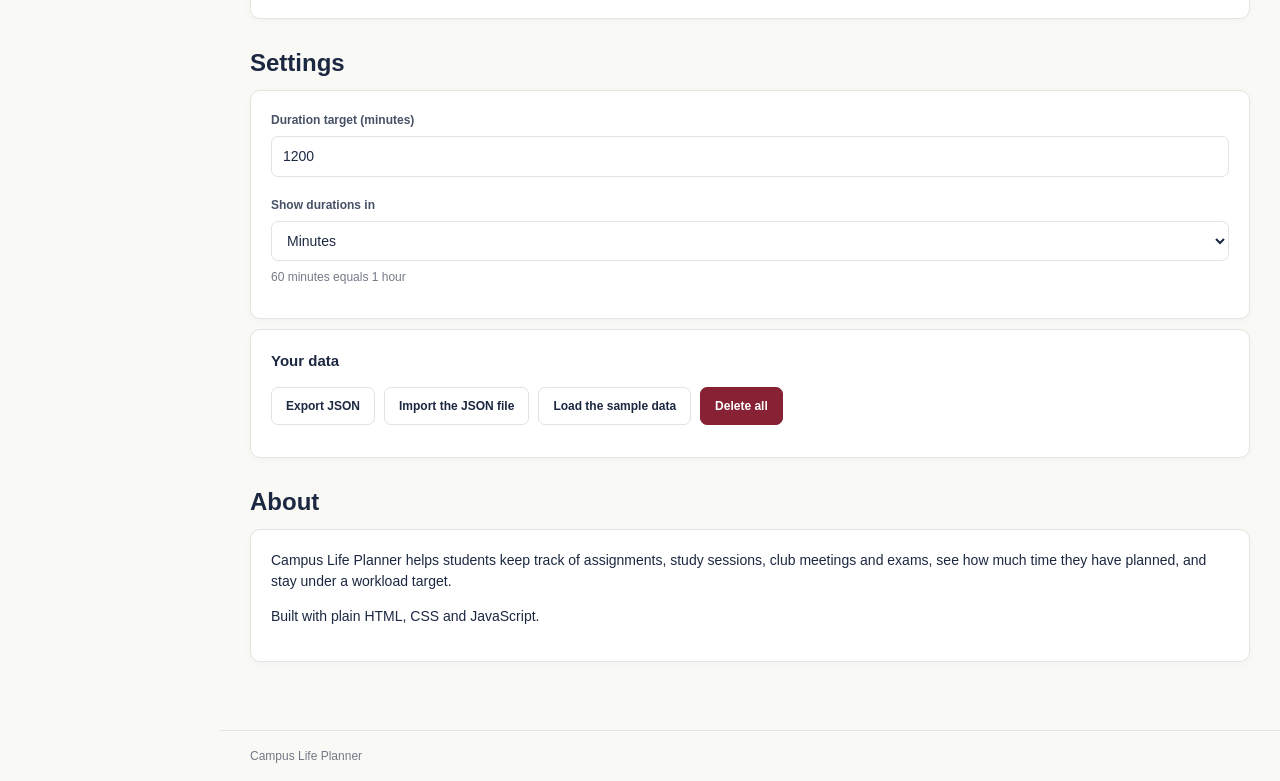
==== commit 2c87c785: "test: verify planner functionality and accessibility" ====
--- a/index.html
+++ b/index.html
@@ -2,13 +2,14 @@
 <html lang="en">    
     <head>
         <meta charset="utf-8">
-        <meta name="viewport" content="width=device-width, initital-scale=1">
-
-        <title> Campus Life Planer </title>
+        <meta name="viewport" content="width=device-width, initial-scale=1">
+
+        <title> Campus Life Planner </title>
         <meta name="description" content="Plan tasks and events.">
 
         <link rel="stylesheet" href="styles/main.css">
         <link rel="stylesheet" href="styles/responsive.css">
+        <link rel="icon" href="data:,">
     </head>
 
     <body>
@@ -22,11 +23,11 @@
                 </div>
                 <nav aria-label="Main">
                     <ul class="nav-list">
-                        <li><a href="#dashboard" aria-current="page"></a>Dashboard</li>
-                        <li><a href="#activities"></a>Activities</li>
-                        <li> <a href="#add-edit"></a>Add/Edit</li>
-                        <li><a href="#settings"></a>Settings</li>
-                        <li><a href="#about"></a>About</li>
+                        <li><a href="#dashboard">Dashboard</a></li>
+                        <li><a href="#activities">Activities</a></li>
+                        <li><a href="#add">Add/Edit</a></li>
+                        <li><a href="#settings">Settings</a></li>
+                        <li><a href="#about">About</a></li>
                     </ul>
                 </nav>
             </div>
@@ -40,7 +41,7 @@
 <!-- dashboard -->
 
             <section id="dashboard" aria-labelledby="dash-h">
-                <h2 id="dash-h">Good morning</h2>
+                <h2 id="dash-h">Hello</h2>
                 <p class="dashboard-subtitle">Stay focused</p>
 
                 <div class="stats">
@@ -50,15 +51,15 @@
                     </div>
                     <div class="stat">
                         <span class="stat-label">Total time</span>
-                        <span class="stat-value" id="stat-total">0</span>
+                        <span class="stat-value" id="stat-duration">0</span>
                     </div>
                     <div class="stat">
-                        <span class="stat-label">Total tag</span>
-                        <span class="stat-value" id="stat-total">Note yet</span>
-                    </div>
-                </div>
-
-                <div class="panel target-panet">
+                        <span class="stat-label">Top tag</span>
+                        <span class="stat-value" id="stat-tag">Not yet</span>
+                    </div>
+                </div>
+
+                <div class="panel target-panel">
                     <h3>Target Duration</h3>
                     <progress id="target-progress" value="0" max="1" aria-label="Planned time compared to the target"></progress>
                     <p id="target-status" aria-live="polite"></p>
@@ -83,7 +84,7 @@
                         <div class="field grow">
                             <label for="search">Search using regex</label>
                             <input type="text" id="search" autocomplete="off" spellcheck="false"
-                                   placeholder="eg: ^study|exam" aria-describedby="regex error result-count">
+                                   placeholder="eg: ^study|exam" aria-describedby="regex-error result-count">
                         </div>
 
                         <div class="field">
@@ -99,27 +100,24 @@
                         </div>
                         <label class="check"> <input id="case-insensitive" type="checkbox" checked> Ignore case </label>
                     </div>
-
                    
                     <p id="regex-error" class="error" role="alert"></p>
                     <p id="result-count" class="hint" role="status" aria-live="polite"></p>
                     <div id="empty-state" class="empty" hidden>
-                        <p><strong>no activities yet.</strong> Add your first task or event</p>
-                        <button type="button" id="load-sample-inline" class="btn"> Load smaple data</button>
-                        <span>View all</span>
-                        <div class="panel">
-                            <ol id="trend" class="trend" aria-label="Upcoming activities"></ol>
-                        </div>
-                    </div>
+                        <p><strong>No activities yet.</strong> Add your first task or event</p>
+                        <button type="button" id="load-sample-inline" class="btn"> Load sample data</button>
+                    </div>
+
                     <p id="no-matches" class="empty" hidden>No activities match</p>
                     <ul id="list" class="cards"></ul>
                 </section>
 
 <!-- Add and edit -->
                 
-                <section id="add" class="panel" aria-labelledby="form-heading">
+                <section id="add" aria-labelledby="form-heading">
                     <h2 id="form-heading"> Add activity </h2>
-                        <form id="form-heading">
+                    <div class="panel">
+                        <form id="activity-form" novalidate>
                             <div class="field">
                                 <label for="f-type">Type</label>
                                 <select id="f-type" aria-describedby="err-type" aria-invalid="false">
@@ -137,7 +135,7 @@
 
                             <div class="field">
                                 <label for="f-date">Due date</label>
-                                <input id="f-date" type="date" aria-describedby="hint-date err.date" aria-invalid="false">
+                                <input id="f-date" type="date" aria-describedby="err-date" aria-invalid="false">
                                 <p class="error" id="err-date"></p>
                             </div>
 
@@ -166,6 +164,7 @@
                                 <button type="button" id="cancel-edit" class="btn" hidden>Cancel</button>
                             </div>
                         </form>
+                    </div>
                 </section>
             </div>
 
@@ -177,7 +176,7 @@
                 <div class="panel settings-grid">
                     <div class="field">
                         <label for="target">Duration target (<span id="target-label-unit">minutes</span>)</label>
-                        <input id="target" type="number" min="0" stepy="any" aria-describedby="target-error">
+                        <input id="target" type="number" min="0" step="any" aria-describedby="target-error">
                         <p class="error" id="target-error"></p>
                     </div>
                     <div class="field">
@@ -195,7 +194,7 @@
 
                     <div class="button-row">
                         <button type="button" id="export-btn" class="btn">Export JSON</button>
-                        <input type="file" id="import-file" class="visually-hidden-file" accept="applications/json,.json">
+                        <input type="file" id="import-file" class="visually-hidden-file" accept="application/json,.json">
                         <label for="import-file" class="btn file-btn">Import the JSON file</label>
                         <button type="button" id="load-sample" class="btn">Load the sample data</button>
                         <button type="button" id="clear-all" class="btn btn-danger">Delete all</button>
@@ -211,9 +210,9 @@
                 <h2 id="about-h">About</h2>
                 <div class="panel">
                     <p>Campus Life Planner helps students keep track of assignments, study sessions, club meetings
-                and exams,see how much time they have planned, and stay under a workload target.
+                and exams, see how much time they have planned, and stay under a workload target.
                     </p>
-                    <p>>Built with plain HTML, CSS and JavaScript.</p>
+                    <p>Built with plain HTML, CSS and JavaScript.</p>
                 </div>
             </section>
         </main>
@@ -221,7 +220,7 @@
 <!-- footer -->
     
         <footer class="site-footer">
-            <div class="containter"><p>Campus Life Planner</p></div>
+            <div class="container"><p>Campus Life Planner</p></div>
         </footer>
 
         <script type="module" src="scripts/main.js"></script>
--- a/styles/main.css
+++ b/styles/main.css
@@ -11,6 +11,8 @@
     --crimson: #862233;
     --green: #39866a;
     --radius: 10px;
+    --gold-dark: #7a5a0c;
+    --gold-soft: #f6f0df;
   }
   
   * {
@@ -33,6 +35,7 @@
   a {
     color: var(--gold);
     text-decoration: none;
+    color: var(--gold-dark); 
   }
   
   a:hover {
@@ -65,6 +68,7 @@
     background: var(--navy);
     color: var(--white);
     overflow-y: auto;
+    border-right: 4px solid var(--gold); 
   }
   
   .header-row {
@@ -79,6 +83,8 @@
     font-size: 20px;
     font-weight: 700;
     line-height: 1.3;
+    padding-bottom: 12px;
+    border-bottom: 2px solid var(--gold); 
   }
   
   .nav-list {
@@ -97,13 +103,13 @@
     padding: 12px;
     border-radius: 7px;
     color: #d8dce5;
-    font-size: 14px;
+    font-size: 15px;
     transition: background 0.2s, color 0.2s;
   }
   
   .nav-list a::before {
     display: inline-block;
-    width: 15px;
+    width: 20px;
     color: #d8dce5;
     text-align: center;
   }
@@ -135,7 +141,7 @@
   
   h2 {
     margin: 0 0 12px;
-    font-size: 22px;
+    font-size: 24px;
     font-weight: 750;
     line-height: 1.3;
   }
@@ -152,7 +158,13 @@
   .dashboard-subtitle {
     margin: -5px 0 22px;
     color: var(--muted);
-    font-size: 12px;
+    font-size: 15px;
+    color: var(--gold-dark); 
+    font-weight: 650; 
+  }
+
+  #dashboard > h2 { 
+    color: var(--navy); 
   }
 
   #dashboard .panel{
@@ -203,7 +215,7 @@
   
   .stat-value {
     color: var(--navy);
-    font-size: 27px;
+    font-size: 23px;
     line-height: 1.2;
     font-weight: 750;
     overflow-wrap: anywhere;
@@ -295,6 +307,7 @@
     background: #f0f0eb;
     border-radius: 5px 5px 0 0;
     overflow: hidden;
+    background: #e9edf4; 
   }
   
   .bar {
@@ -302,6 +315,7 @@
     min-height: 0;
     background: var(--gold);
     border-radius: 5px 5px 0 0;
+    background: var(--gold); 
   }
   
   .visually-hidden {
@@ -316,12 +330,20 @@
     border: 0;
   }
 
-  * The activities and form layout */
+  /* The activities and form layout */
   .split {
-    display: grid;
-    grid-template-columns: minmax(0, 1.5fr) minmax(280px, 0.8fr);
-    align-items: start;
-    gap: 22px;
+    display: flex;
+    flex-direction: column;
+    align-items: stretch;
+    gap: 12px;
+  }
+  
+  #add{
+    margin-bottom: 28px;
+  }
+
+  #add h2{
+    margin-bottom: 8px;
   }
   
   .toolbar {
@@ -423,6 +445,9 @@
     border-radius: 20px;
     font-size: 11px;
     font-weight: 650;
+    color: var(--gold-dark); 
+    background: var(--gold-soft); 
+    border: 1px solid #e6d8ad; 
   }
   
   .badge-task {
@@ -536,10 +561,11 @@
 /* The settings and footer */
   .settings-grid {
     display: grid;
-    grid-template-columns: repeat(2, minmax(0, 1fr));
-    gap: 20px;
-    margin-bottom: 16px;
-  }
+    grid-template-columns: 1fr;
+    gap: 0px;
+    margin-bottom: 10px;
+  }
+
   
   .settings-grid .field {
     margin-bottom: 0;
@@ -549,12 +575,13 @@
     position: absolute;
     width: 1px;
     height: 1px;
-    padding: 0;
-    margin: -1px;
+    
     overflow: hidden;
     clip: rect(0, 0, 0, 0);
     white-space: nowrap;
-    border: 0;
+    border-color: #bd4658;
+    border-style: solid;
+    border-width: 2px;
   }
   
   .file-btn {
@@ -589,4 +616,18 @@
   
   [hidden] {
     display: none !important;
-  }+  }
+
+
+
+  
+
+  
+
+  
+  
+  
+
+ 
+
+
--- a/styles/responsive.css
+++ b/styles/responsive.css
@@ -12,10 +12,6 @@
     .site-footer{
         margin-left: 180px;
         padding-inline: 20px;
-    }
-
-    .split{
-        grid-template-columns: 1fr;
     }
 
     .stats{
@@ -35,6 +31,8 @@
         width: 100%;
         padding: 13px 16px;
         overflow: visible;
+        border-right: 0;
+        border-bottom: 4px solid var(--gold);
     }
 
     .header-row{
